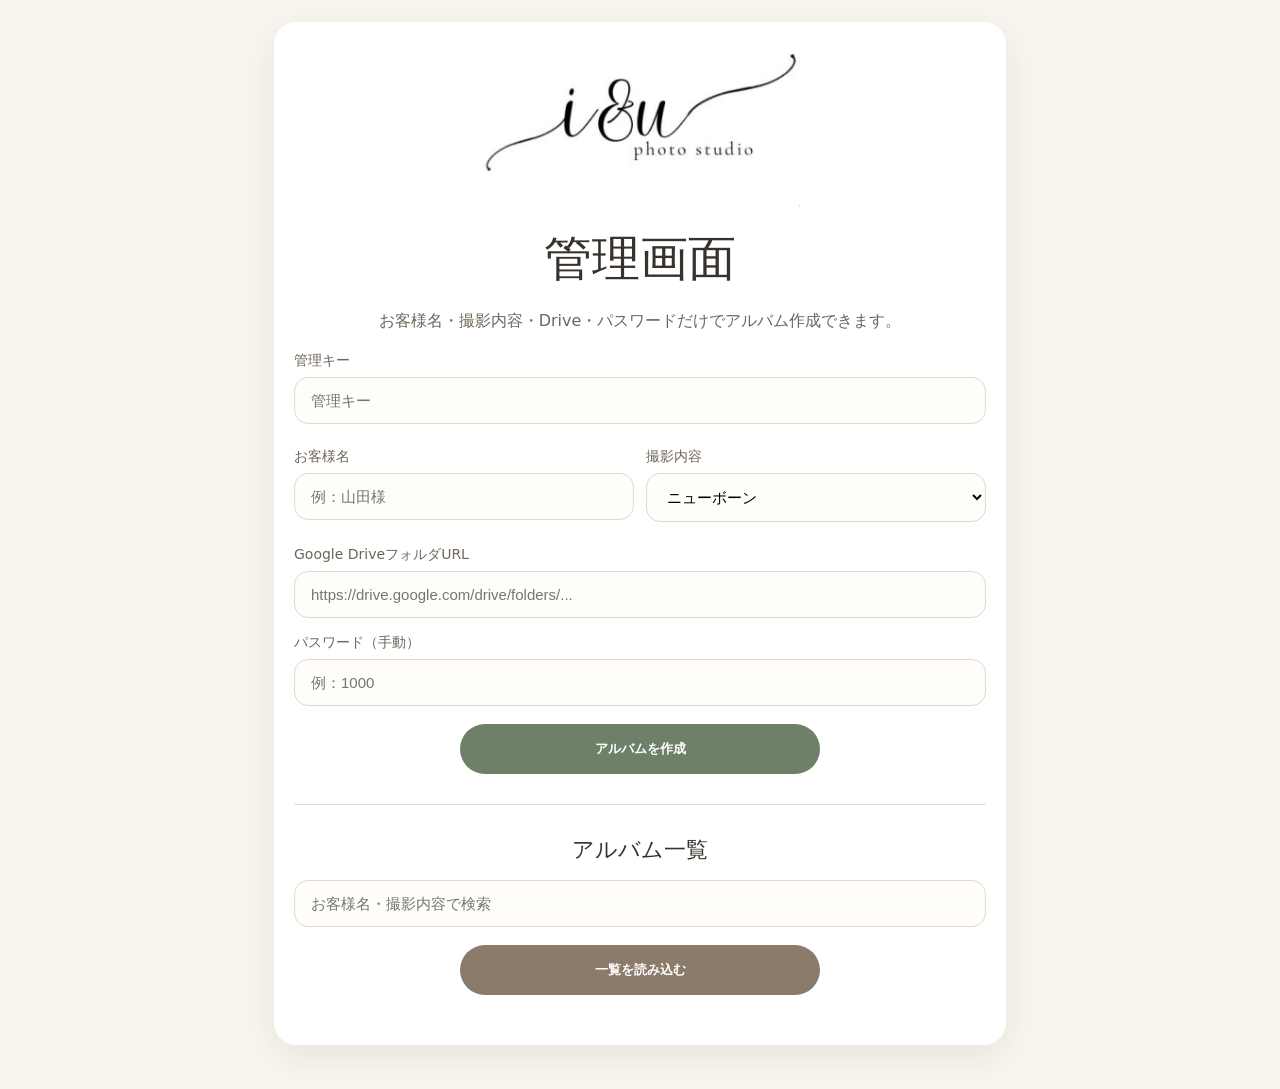
==== admin.html @ 241ec59d "Add files via upload" ====
<!doctype html>
<html lang="ja">
<head>
  <meta charset="utf-8">
  <meta name="viewport" content="width=device-width,initial-scale=1">
  <title>i&u album admin</title>
  <link rel="stylesheet" href="style.css">
</head>
<body>
  <main class="admin-main">
    <section class="download-card admin-card">
      <img class="logo admin-logo" src="logo.jpeg" alt="i&u photo studio">
      <h1>管理画面</h1>
      <p class="admin-lead">お客様名・撮影内容・Drive・パスワードだけでアルバム作成できます。</p>

      <label>管理キー
        <input id="keyInput" type="password" placeholder="管理キー">
      </label>

      <div class="admin-grid">
        <label>お客様名
          <input id="customerInput" type="text" placeholder="例：山田様">
        </label>

        <label>撮影内容
          <select id="typeInput">
            <optgroup label="ベビー">
              <option value="ニューボーン">ニューボーン</option>
              <option value="100日">100日</option>
              <option value="お宮参り">お宮参り</option>
              <option value="ハーフバースデー">ハーフバースデー</option>
              <option value="ころりんフォト">ころりんフォト</option>
              <option value="1000日">1000日</option>
              <option value="Birthday">Birthday</option>
              <option value="ミルクバス">ミルクバス</option>
              <option value="BOXフォト">BOXフォト</option>
            </optgroup>
            <optgroup label="アニバーサリー">
              <option value="アニバーサリー">アニバーサリー</option>
              <option value="家族写真">家族写真</option>
              <option value="七五三">七五三</option>
              <option value="マタニティ">マタニティ</option>
            </optgroup>
            <optgroup label="季節・イベント">
              <option value="撮影会">撮影会</option>
              <option value="ひなまつり">ひなまつり</option>
              <option value="こどもの日">こどもの日</option>
              <option value="クリスマス">クリスマス</option>
            </optgroup>
            <optgroup label="その他">
              <option value="その他">その他</option>
            </optgroup>
          </select>
        </label>
      </div>

      <label>Google DriveフォルダURL
        <input id="folderInput" type="text" placeholder="https://drive.google.com/drive/folders/...">
      </label>

      <label>パスワード（手動）
        <input id="passwordInputAdmin" type="text" placeholder="例：1000">
      </label>

      <button id="saveAlbumBtn" class="button" type="button">アルバムを作成</button>
      <p id="adminMessage" class="admin-message"></p>

      <div id="resultBox" class="result-box" style="display:none;">
        <p>お客様に送るURL</p>
        <input id="albumUrlOutput" type="text" readonly>
        <img id="qrImage" class="qr-image" alt="QRコード" style="display:none;">
        <button id="copyTextBtn" class="button preview-button" type="button">LINE送信用文をコピー</button>
        <a id="previewLink" class="button" href="#" target="_blank">アルバムを確認</a>
      </div>

      <hr class="admin-divider">

      <h2 class="admin-subtitle">アルバム一覧</h2>
      <input id="searchInput" type="text" placeholder="お客様名・撮影内容で検索">
      <button id="loadListBtn" class="button preview-button" type="button">一覧を読み込む</button>
      <div id="dashboard" class="dashboard"></div>
      <div id="albumList" class="album-list"></div>
    </section>
  </main>

  <dialog id="editDialog" class="edit-dialog">
    <form method="dialog">
      <h2>アルバム編集</h2>
      <input id="editSlug" type="hidden">
      <label>お客様名
        <input id="editCustomer" type="text">
      </label>
      <label>撮影内容
        <select id="editType">
            <optgroup label="ベビー">
              <option value="ニューボーン">ニューボーン</option>
              <option value="100日">100日</option>
              <option value="お宮参り">お宮参り</option>
              <option value="ハーフバースデー">ハーフバースデー</option>
              <option value="ころりんフォト">ころりんフォト</option>
              <option value="1000日">1000日</option>
              <option value="Birthday">Birthday</option>
              <option value="ミルクバス">ミルクバス</option>
              <option value="BOXフォト">BOXフォト</option>
            </optgroup>
            <optgroup label="アニバーサリー">
              <option value="アニバーサリー">アニバーサリー</option>
              <option value="家族写真">家族写真</option>
              <option value="七五三">七五三</option>
              <option value="マタニティ">マタニティ</option>
            </optgroup>
            <optgroup label="季節・イベント">
              <option value="撮影会">撮影会</option>
              <option value="ひなまつり">ひなまつり</option>
              <option value="こどもの日">こどもの日</option>
              <option value="クリスマス">クリスマス</option>
            </optgroup>
            <optgroup label="その他">
              <option value="その他">その他</option>
            </optgroup>
          </select>
      </label>
      <label>Google DriveフォルダURL または ID
        <input id="editFolder" type="text">
      </label>
      <label>パスワード
        <input id="editPassword" type="text">
      </label>
      <label>ダウンロード期限
        <input id="editLimit" type="text">
      </label>
      <button id="updateAlbumBtn" class="button" type="button">保存する</button>
      <button class="button preview-button" value="cancel">閉じる</button>
    </form>
  </dialog>

  <script>
    const ALBUM_API_URL = "https://script.google.com/macros/s/AKfycbwbjY4ejFse-sBn8VedqFbaeRR8asowFg7CyW9uuA4ZKErrC4QqlejNxci-BWH6I0za7g/exec";
  </script>
  <script src="admin.js"></script>
</body>
</html>
---- style.css ----
*{box-sizing:border-box}
body{margin:0;background:#f8f4ee;color:#38322c;font-family:"Hiragino Sans","Yu Gothic",system-ui,sans-serif}
main{width:min(920px,100%);margin:0 auto;padding:22px 14px 44px}
.hero{text-align:center;padding:42px 18px 34px;border-radius:30px;background:linear-gradient(135deg,#fffdf9,#edf3e9)}
.logo{width:min(380px,84%);height:auto;margin-bottom:16px;mix-blend-mode:multiply}
.sub{letter-spacing:.18em;color:#8a7b6a;font-size:12px;margin:0 0 10px}
h1{margin:0;font-family:Georgia,serif;font-size:clamp(28px,7vw,48px);font-weight:400}
.lead{margin:16px auto 0;line-height:1.9;color:#6f655a}
.info-card{display:grid;grid-template-columns:1fr 1fr;gap:12px;margin:18px 0}
.info-card div,.download-card{background:#fff;border-radius:22px;padding:20px;box-shadow:0 12px 34px rgba(63,50,35,.08)}
.info-card span{display:block;color:#8a7b6a;font-size:12px;margin-bottom:6px}
.info-card strong{font-size:18px}
.download-card{text-align:center}
.download-card h2{margin:0 0 8px;font-size:22px}
.download-card p{color:#6f655a;line-height:1.8}
.button{display:block;width:min(360px,100%);margin:18px auto 8px;padding:16px 20px;border-radius:999px;background:#6f8068;color:#fff;text-decoration:none;font-weight:700;border:0;cursor:pointer;text-align:center}
.preview-button{background:#8a7b6a}.gallery-title{text-align:center;font-family:Georgia,serif;font-weight:400;margin:28px 0 8px}
.gallery-note{text-align:center;color:#8a7b6a;font-size:13px;margin:0 0 18px}
.gallery{display:grid;grid-template-columns:repeat(3,1fr);gap:14px;margin:20px 0}
.photo-card{background:#fff;border-radius:18px;overflow:hidden;box-shadow:0 10px 28px rgba(63,50,35,.08)}
.photo-button{border:0;padding:0;background:none;width:100%;cursor:zoom-in;display:block}
.photo-card img{width:100%;aspect-ratio:1/1.25;object-fit:cover;display:block}
.photo-actions{display:grid;grid-template-columns:1fr;gap:7px;padding:10px}
.photo-actions a,.lightbox-actions a{text-align:center;text-decoration:none;border-radius:999px;padding:9px 8px;font-size:12px;font-weight:700}
.original{background:#6f8068;color:#fff}.mobile{background:#f1eadf;color:#4c443b;border:1px solid #e3d8c9}
.loading{grid-column:1/-1;text-align:center;color:#8a7b6a;background:#fff;border-radius:18px;padding:30px}
.links{display:flex;justify-content:center;gap:10px;flex-wrap:wrap;margin:26px 0}
.links a{color:#38322c;background:#fff;border:1px solid #e5dbcf;text-decoration:none;padding:11px 16px;border-radius:999px}
footer{text-align:center;color:#8a7b6a;font-size:13px}
.lightbox{position:fixed;inset:0;background:rgba(30,25,20,.88);z-index:999;display:none;align-items:center;justify-content:center;flex-direction:column;padding:22px}
.lightbox.is-open{display:flex}.lightbox img{max-width:min(100%,980px);max-height:78vh;object-fit:contain;border-radius:14px;background:#fff}
.close{position:fixed;top:14px;right:18px;border:0;background:#fff;color:#3b342c;width:42px;height:42px;border-radius:999px;font-size:28px;line-height:1;cursor:pointer}
.lightbox-actions{display:flex;gap:10px;flex-wrap:wrap;justify-content:center;margin-top:14px}.lightbox-actions a{min-width:160px;padding:12px 18px}
.password-panel input{width:min(360px,100%);display:block;margin:14px auto 0;padding:14px 16px;border:1px solid #e3d8c9;border-radius:999px;text-align:center;font-size:16px}
.error{color:#a33;text-align:center;font-size:13px}
.expired{background:#fff7f7;border:1px solid #eed0d0;color:#8a3b3b;border-radius:18px;padding:18px;text-align:center;margin:18px 0}
.admin-main{max-width:760px}.admin-card{text-align:left}.admin-logo{display:block;margin:0 auto 20px;width:min(320px,80%)}
.admin-card h1{text-align:center;margin-bottom:12px}.admin-lead{text-align:center}
label{display:block;margin:16px 0 8px;color:#6f655a;font-size:14px}input{width:100%;margin-top:7px;padding:14px 16px;border:1px solid #e3d8c9;border-radius:14px;font-size:15px;background:#fffdf9}
.inline{display:grid;grid-template-columns:1fr 120px;gap:8px}.inline button{margin-top:7px;border:0;border-radius:14px;background:#8a7b6a;color:white;font-weight:700}
.admin-message{text-align:center;font-weight:700}.result-box{margin-top:22px;background:#f8f4ee;border-radius:18px;padding:16px}.result-box p{text-align:center;margin:0 0 8px}.result-box input{text-align:center}
@media(max-width:640px){main{padding:14px 10px 34px}.hero{border-radius:24px;padding:34px 14px 28px}.info-card{grid-template-columns:1fr}.gallery{grid-template-columns:repeat(2,1fr);gap:10px}.photo-actions a{font-size:11px;padding:8px 6px}.lightbox{padding:12px}.lightbox img{max-height:72vh}.close{top:10px;right:10px}.inline{grid-template-columns:1fr}}

.qr-image{display:block;margin:16px auto 8px;width:180px;height:180px;border-radius:14px;background:#fff;padding:10px;box-shadow:0 8px 22px rgba(63,50,35,.08)}


.admin-divider{border:0;border-top:1px solid #e6ddd1;margin:30px 0}
.admin-subtitle{text-align:center;font-family:Georgia,serif;font-weight:400;margin:10px 0 16px}
.album-list{display:grid;gap:12px;margin-top:16px}
.album-item{background:#f8f4ee;border:1px solid #e6ddd1;border-radius:18px;padding:14px}
.album-item h3{margin:0 0 6px;font-size:18px}
.album-meta{font-size:13px;color:#7b7065;line-height:1.8;margin:0 0 10px}
.album-actions{display:flex;gap:8px;flex-wrap:wrap}
.album-actions a,.album-actions button{border:0;border-radius:999px;padding:9px 12px;background:#fff;color:#3b342c;text-decoration:none;font-size:12px;cursor:pointer}
.album-actions .line{background:#6f8068;color:#fff}

.sub-button{background:#8a7b6a;margin-top:10px}
.favorite-filter{display:block;margin:0 auto 18px;border:1px solid #e3d8c9;background:#fff;color:#4c443b;border-radius:999px;padding:11px 18px;font-weight:700}
.photo-card{position:relative;animation:fadeUp .55s ease both}
.favorite-btn{position:absolute;top:10px;right:10px;z-index:2;width:38px;height:38px;border:0;border-radius:999px;background:rgba(255,255,255,.88);box-shadow:0 8px 20px rgba(63,50,35,.16);font-size:20px;line-height:1;cursor:pointer;color:#8a7b6a}
.favorite-btn.is-active{background:#fff1f1;color:#d36b75}
@keyframes fadeUp{from{opacity:0;transform:translateY(14px)}to{opacity:1;transform:translateY(0)}}


select{width:100%;margin-top:7px;padding:14px 16px;border:1px solid #e3d8c9;border-radius:14px;font-size:15px;background:#fffdf9}
.admin-grid{display:grid;grid-template-columns:1fr 1fr;gap:12px}
.dashboard{display:grid;grid-template-columns:repeat(3,1fr);gap:10px;margin:14px 0}
.dashboard div{background:#f8f4ee;border:1px solid #e6ddd1;border-radius:16px;text-align:center;padding:12px;color:#7b7065}
.dashboard strong{font-size:24px;color:#3b342c}
.edit-dialog{border:0;border-radius:24px;padding:22px;width:min(560px,92vw);box-shadow:0 20px 70px rgba(0,0,0,.22);background:#fff}
.edit-dialog::backdrop{background:rgba(40,32,24,.45)}
@media(max-width:640px){.admin-grid{grid-template-columns:1fr}.dashboard{grid-template-columns:1fr 1fr 1fr}}

.lightbox-nav{position:absolute;top:50%;transform:translateY(-50%);z-index:5;width:46px;height:46px;border:0;border-radius:999px;background:rgba(255,255,255,.86);box-shadow:0 8px 24px rgba(0,0,0,.22);font-size:34px;line-height:1;color:#51483f;cursor:pointer}
.lightbox-prev{left:18px}
.lightbox-next{right:18px}
.lightbox-counter{position:absolute;left:50%;bottom:18px;transform:translateX(-50%);z-index:5;background:rgba(255,255,255,.86);border-radius:999px;padding:8px 14px;color:#51483f;font-size:13px}
#lightboxImage{transition:opacity .18s ease}
@media(max-width:640px){.lightbox-nav{width:40px;height:40px;font-size:30px}.lightbox-prev{left:10px}.lightbox-next{right:10px}.lightbox-counter{bottom:12px}}

/* v6.3 slide plus */
.lightbox-nav{
  position:absolute;
  top:50%;
  transform:translateY(-50%);
  z-index:8;
  width:54px;
  height:54px;
  border:0;
  border-radius:999px;
  background:rgba(255,255,255,.88);
  box-shadow:0 10px 28px rgba(0,0,0,.25);
  font-size:24px;
  line-height:1;
  color:#51483f;
  cursor:pointer;
  display:flex;
  align-items:center;
  justify-content:center;
  backdrop-filter:blur(8px);
}
.lightbox-prev{left:22px}
.lightbox-next{right:22px}
.lightbox-counter{
  position:absolute;
  left:50%;
  bottom:20px;
  transform:translateX(-50%);
  z-index:8;
  background:rgba(255,255,255,.88);
  border-radius:999px;
  padding:8px 14px;
  color:#51483f;
  font-size:13px;
  box-shadow:0 8px 24px rgba(0,0,0,.18);
}
#lightboxImage{
  transition:opacity .22s ease, transform .24s ease;
  touch-action:pan-y;
  cursor:zoom-in;
}
#lightboxImage.is-changing{opacity:0;transform:translateX(10px) scale(.985)}
@media(max-width:640px){
  .lightbox-nav{width:44px;height:44px;font-size:20px}
  .lightbox-prev{left:10px}
  .lightbox-next{right:10px}
  .lightbox-counter{bottom:12px}
}

/* v6.4 slide fix: force large visible nav buttons */
#lightbox .lightbox-nav{
  position:fixed !important;
  top:50% !important;
  transform:translateY(-50%) !important;
  z-index:9999 !important;
  width:64px !important;
  height:64px !important;
  border:0 !important;
  border-radius:999px !important;
  background:rgba(255,255,255,.92) !important;
  box-shadow:0 12px 34px rgba(0,0,0,.30) !important;
  font-size:28px !important;
  color:#51483f !important;
  display:flex !important;
  align-items:center !important;
  justify-content:center !important;
  cursor:pointer !important;
  backdrop-filter:blur(10px);
}
#lightbox .lightbox-prev{left:22px !important}
#lightbox .lightbox-next{right:22px !important}
#lightbox .lightbox-counter{
  position:fixed !important;
  left:50% !important;
  bottom:22px !important;
  transform:translateX(-50%) !important;
  z-index:9999 !important;
  background:rgba(255,255,255,.92) !important;
  border-radius:999px !important;
  padding:8px 16px !important;
  color:#51483f !important;
  font-size:13px !important;
  box-shadow:0 8px 24px rgba(0,0,0,.18) !important;
}
#lightboxImage{
  transition:opacity .24s ease, transform .24s ease !important;
  touch-action:pan-y !important;
  cursor:zoom-in !important;
}
#lightboxImage.is-changing{
  opacity:0 !important;
  transform:translateX(18px) scale(.985) !important;
}
@media(max-width:640px){
  #lightbox .lightbox-nav{
    width:50px !important;
    height:50px !important;
    font-size:22px !important;
  }
  #lightbox .lightbox-prev{left:10px !important}
  #lightbox .lightbox-next{right:10px !important}
  #lightbox .lightbox-counter{bottom:14px !important}
}

/* v6.5: 写真切り替えアニメーションなし */
#lightboxImage{
  transition:transform .16s ease !important;
}
#lightboxImage.is-changing{
  opacity:1 !important;
  transform:none !important;
}
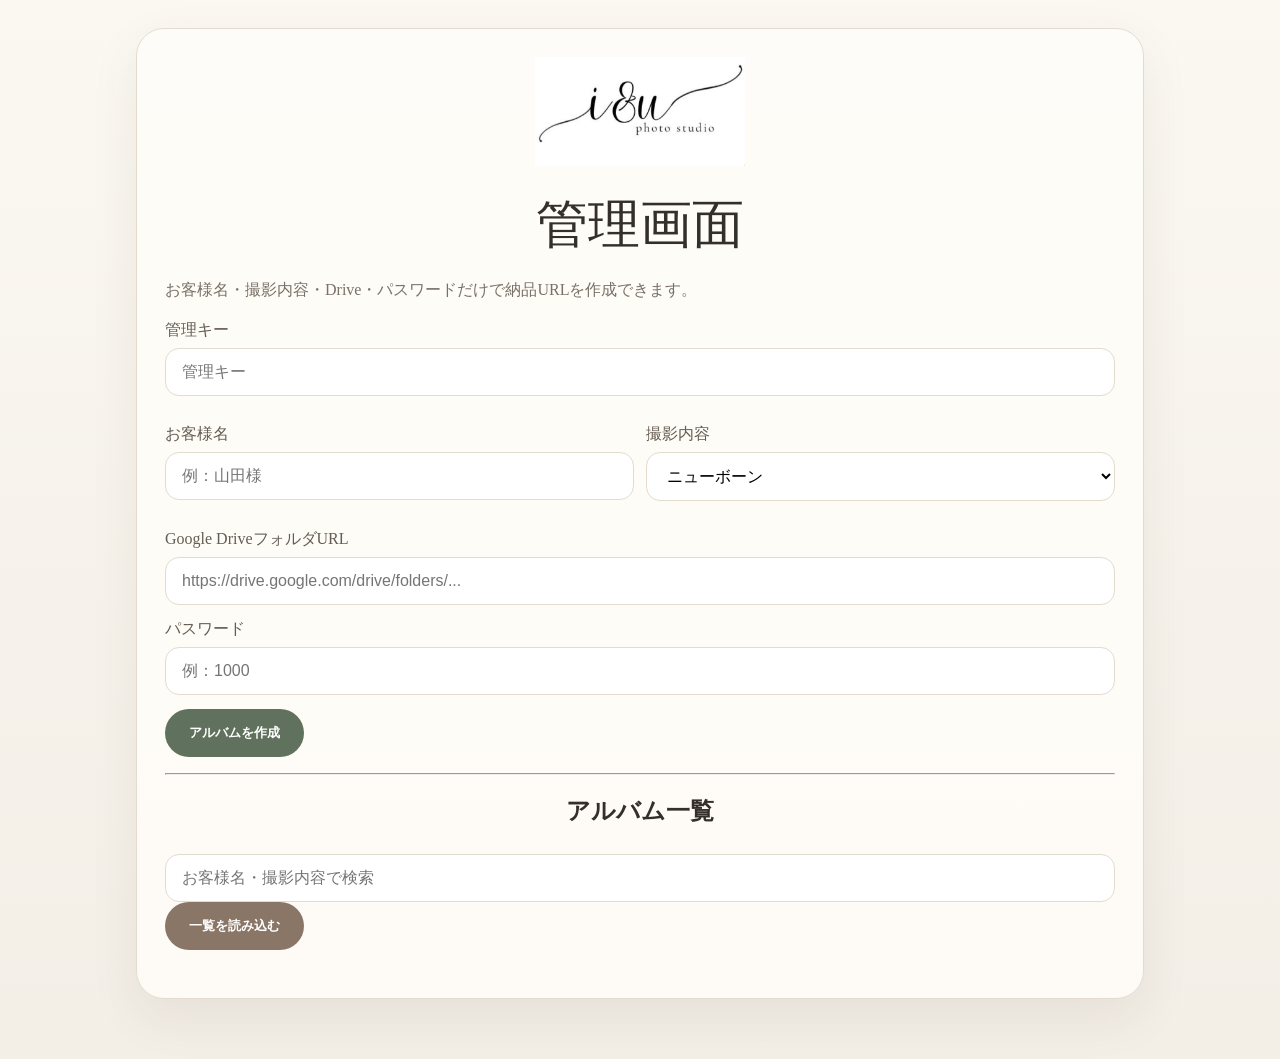
==== commit 5e793c0f: "Add files via upload" ====
--- a/admin.html
+++ b/admin.html
@@ -1,142 +1 @@
-<!doctype html>
-<html lang="ja">
-<head>
-  <meta charset="utf-8">
-  <meta name="viewport" content="width=device-width,initial-scale=1">
-  <title>i&u album admin</title>
-  <link rel="stylesheet" href="style.css">
-</head>
-<body>
-  <main class="admin-main">
-    <section class="download-card admin-card">
-      <img class="logo admin-logo" src="logo.jpeg" alt="i&u photo studio">
-      <h1>管理画面</h1>
-      <p class="admin-lead">お客様名・撮影内容・Drive・パスワードだけでアルバム作成できます。</p>
-
-      <label>管理キー
-        <input id="keyInput" type="password" placeholder="管理キー">
-      </label>
-
-      <div class="admin-grid">
-        <label>お客様名
-          <input id="customerInput" type="text" placeholder="例：山田様">
-        </label>
-
-        <label>撮影内容
-          <select id="typeInput">
-            <optgroup label="ベビー">
-              <option value="ニューボーン">ニューボーン</option>
-              <option value="100日">100日</option>
-              <option value="お宮参り">お宮参り</option>
-              <option value="ハーフバースデー">ハーフバースデー</option>
-              <option value="ころりんフォト">ころりんフォト</option>
-              <option value="1000日">1000日</option>
-              <option value="Birthday">Birthday</option>
-              <option value="ミルクバス">ミルクバス</option>
-              <option value="BOXフォト">BOXフォト</option>
-            </optgroup>
-            <optgroup label="アニバーサリー">
-              <option value="アニバーサリー">アニバーサリー</option>
-              <option value="家族写真">家族写真</option>
-              <option value="七五三">七五三</option>
-              <option value="マタニティ">マタニティ</option>
-            </optgroup>
-            <optgroup label="季節・イベント">
-              <option value="撮影会">撮影会</option>
-              <option value="ひなまつり">ひなまつり</option>
-              <option value="こどもの日">こどもの日</option>
-              <option value="クリスマス">クリスマス</option>
-            </optgroup>
-            <optgroup label="その他">
-              <option value="その他">その他</option>
-            </optgroup>
-          </select>
-        </label>
-      </div>
-
-      <label>Google DriveフォルダURL
-        <input id="folderInput" type="text" placeholder="https://drive.google.com/drive/folders/...">
-      </label>
-
-      <label>パスワード（手動）
-        <input id="passwordInputAdmin" type="text" placeholder="例：1000">
-      </label>
-
-      <button id="saveAlbumBtn" class="button" type="button">アルバムを作成</button>
-      <p id="adminMessage" class="admin-message"></p>
-
-      <div id="resultBox" class="result-box" style="display:none;">
-        <p>お客様に送るURL</p>
-        <input id="albumUrlOutput" type="text" readonly>
-        <img id="qrImage" class="qr-image" alt="QRコード" style="display:none;">
-        <button id="copyTextBtn" class="button preview-button" type="button">LINE送信用文をコピー</button>
-        <a id="previewLink" class="button" href="#" target="_blank">アルバムを確認</a>
-      </div>
-
-      <hr class="admin-divider">
-
-      <h2 class="admin-subtitle">アルバム一覧</h2>
-      <input id="searchInput" type="text" placeholder="お客様名・撮影内容で検索">
-      <button id="loadListBtn" class="button preview-button" type="button">一覧を読み込む</button>
-      <div id="dashboard" class="dashboard"></div>
-      <div id="albumList" class="album-list"></div>
-    </section>
-  </main>
-
-  <dialog id="editDialog" class="edit-dialog">
-    <form method="dialog">
-      <h2>アルバム編集</h2>
-      <input id="editSlug" type="hidden">
-      <label>お客様名
-        <input id="editCustomer" type="text">
-      </label>
-      <label>撮影内容
-        <select id="editType">
-            <optgroup label="ベビー">
-              <option value="ニューボーン">ニューボーン</option>
-              <option value="100日">100日</option>
-              <option value="お宮参り">お宮参り</option>
-              <option value="ハーフバースデー">ハーフバースデー</option>
-              <option value="ころりんフォト">ころりんフォト</option>
-              <option value="1000日">1000日</option>
-              <option value="Birthday">Birthday</option>
-              <option value="ミルクバス">ミルクバス</option>
-              <option value="BOXフォト">BOXフォト</option>
-            </optgroup>
-            <optgroup label="アニバーサリー">
-              <option value="アニバーサリー">アニバーサリー</option>
-              <option value="家族写真">家族写真</option>
-              <option value="七五三">七五三</option>
-              <option value="マタニティ">マタニティ</option>
-            </optgroup>
-            <optgroup label="季節・イベント">
-              <option value="撮影会">撮影会</option>
-              <option value="ひなまつり">ひなまつり</option>
-              <option value="こどもの日">こどもの日</option>
-              <option value="クリスマス">クリスマス</option>
-            </optgroup>
-            <optgroup label="その他">
-              <option value="その他">その他</option>
-            </optgroup>
-          </select>
-      </label>
-      <label>Google DriveフォルダURL または ID
-        <input id="editFolder" type="text">
-      </label>
-      <label>パスワード
-        <input id="editPassword" type="text">
-      </label>
-      <label>ダウンロード期限
-        <input id="editLimit" type="text">
-      </label>
-      <button id="updateAlbumBtn" class="button" type="button">保存する</button>
-      <button class="button preview-button" value="cancel">閉じる</button>
-    </form>
-  </dialog>
-
-  <script>
-    const ALBUM_API_URL = "https://script.google.com/macros/s/AKfycbwbjY4ejFse-sBn8VedqFbaeRR8asowFg7CyW9uuA4ZKErrC4QqlejNxci-BWH6I0za7g/exec";
-  </script>
-  <script src="admin.js"></script>
-</body>
-</html>
+<!doctype html><html lang="ja"><head><meta charset="utf-8"><meta name="viewport" content="width=device-width,initial-scale=1"><title>i&u admin</title><link rel="stylesheet" href="style.css"></head><body><main class="admin-main"><section class="admin-card"><img class="logo admin-logo" src="logo.jpeg" onerror="this.style.display='none'"><h1>管理画面</h1><p class="admin-lead">お客様名・撮影内容・Drive・パスワードだけで納品URLを作成できます。</p><label>管理キー<input id="keyInput" type="password" placeholder="管理キー"></label><div class="admin-grid"><label>お客様名<input id="customerInput" placeholder="例：山田様"></label><label>撮影内容<select id="typeInput"><optgroup label="ベビー"><option>ニューボーン</option><option>100日</option><option>お宮参り</option><option>ハーフバースデー</option><option>ころりんフォト</option><option>1000日</option><option>Birthday</option><option>ミルクバス</option><option>BOXフォト</option></optgroup><optgroup label="アニバーサリー"><option>アニバーサリー</option><option>家族写真</option><option>七五三</option><option>マタニティ</option></optgroup><optgroup label="季節・イベント"><option>撮影会</option><option>ひなまつり</option><option>こどもの日</option><option>クリスマス</option></optgroup><optgroup label="その他"><option>その他</option></optgroup></select></label></div><label>Google DriveフォルダURL<input id="folderInput" placeholder="https://drive.google.com/drive/folders/..."></label><label>パスワード<input id="passwordInputAdmin" placeholder="例：1000"></label><button id="saveAlbumBtn" class="button">アルバムを作成</button><p id="adminMessage" class="admin-message"></p><div id="resultBox" class="result-box" style="display:none"><p>お客様に送るURL</p><input id="albumUrlOutput" readonly><img id="qrImage" class="qr-image" style="display:none"><div class="toolbar"><button id="copyUrlBtn" class="button secondary">URLコピー</button><button id="copyTextBtn" class="button secondary">LINE文コピー</button><a id="previewLink" class="button" href="#" target="_blank">アルバム確認</a></div></div><hr><h2>アルバム一覧</h2><input id="searchInput" placeholder="お客様名・撮影内容で検索"><button id="loadListBtn" class="button secondary">一覧を読み込む</button><div id="dashboard" class="dashboard"></div><div id="albumList"></div></section></main><dialog id="editDialog" class="edit-dialog"><form method="dialog"><h2>アルバム編集</h2><input id="editSlug" type="hidden"><label>お客様名<input id="editCustomer"></label><label>撮影内容<input id="editType"></label><label>Google DriveフォルダURL またはID<input id="editFolder"></label><label>パスワード<input id="editPassword"></label><label>ダウンロード期限<input id="editLimit"></label><button id="updateAlbumBtn" class="button" type="button">保存する</button><button class="button secondary" value="cancel">閉じる</button></form></dialog><script>const ALBUM_API_URL="PASTE_APPS_SCRIPT_WEB_APP_URL_HERE";</script><script src="admin.js"></script></body></html>
--- a/style.css
+++ b/style.css
@@ -1,192 +1 @@
-*{box-sizing:border-box}
-body{margin:0;background:#f8f4ee;color:#38322c;font-family:"Hiragino Sans","Yu Gothic",system-ui,sans-serif}
-main{width:min(920px,100%);margin:0 auto;padding:22px 14px 44px}
-.hero{text-align:center;padding:42px 18px 34px;border-radius:30px;background:linear-gradient(135deg,#fffdf9,#edf3e9)}
-.logo{width:min(380px,84%);height:auto;margin-bottom:16px;mix-blend-mode:multiply}
-.sub{letter-spacing:.18em;color:#8a7b6a;font-size:12px;margin:0 0 10px}
-h1{margin:0;font-family:Georgia,serif;font-size:clamp(28px,7vw,48px);font-weight:400}
-.lead{margin:16px auto 0;line-height:1.9;color:#6f655a}
-.info-card{display:grid;grid-template-columns:1fr 1fr;gap:12px;margin:18px 0}
-.info-card div,.download-card{background:#fff;border-radius:22px;padding:20px;box-shadow:0 12px 34px rgba(63,50,35,.08)}
-.info-card span{display:block;color:#8a7b6a;font-size:12px;margin-bottom:6px}
-.info-card strong{font-size:18px}
-.download-card{text-align:center}
-.download-card h2{margin:0 0 8px;font-size:22px}
-.download-card p{color:#6f655a;line-height:1.8}
-.button{display:block;width:min(360px,100%);margin:18px auto 8px;padding:16px 20px;border-radius:999px;background:#6f8068;color:#fff;text-decoration:none;font-weight:700;border:0;cursor:pointer;text-align:center}
-.preview-button{background:#8a7b6a}.gallery-title{text-align:center;font-family:Georgia,serif;font-weight:400;margin:28px 0 8px}
-.gallery-note{text-align:center;color:#8a7b6a;font-size:13px;margin:0 0 18px}
-.gallery{display:grid;grid-template-columns:repeat(3,1fr);gap:14px;margin:20px 0}
-.photo-card{background:#fff;border-radius:18px;overflow:hidden;box-shadow:0 10px 28px rgba(63,50,35,.08)}
-.photo-button{border:0;padding:0;background:none;width:100%;cursor:zoom-in;display:block}
-.photo-card img{width:100%;aspect-ratio:1/1.25;object-fit:cover;display:block}
-.photo-actions{display:grid;grid-template-columns:1fr;gap:7px;padding:10px}
-.photo-actions a,.lightbox-actions a{text-align:center;text-decoration:none;border-radius:999px;padding:9px 8px;font-size:12px;font-weight:700}
-.original{background:#6f8068;color:#fff}.mobile{background:#f1eadf;color:#4c443b;border:1px solid #e3d8c9}
-.loading{grid-column:1/-1;text-align:center;color:#8a7b6a;background:#fff;border-radius:18px;padding:30px}
-.links{display:flex;justify-content:center;gap:10px;flex-wrap:wrap;margin:26px 0}
-.links a{color:#38322c;background:#fff;border:1px solid #e5dbcf;text-decoration:none;padding:11px 16px;border-radius:999px}
-footer{text-align:center;color:#8a7b6a;font-size:13px}
-.lightbox{position:fixed;inset:0;background:rgba(30,25,20,.88);z-index:999;display:none;align-items:center;justify-content:center;flex-direction:column;padding:22px}
-.lightbox.is-open{display:flex}.lightbox img{max-width:min(100%,980px);max-height:78vh;object-fit:contain;border-radius:14px;background:#fff}
-.close{position:fixed;top:14px;right:18px;border:0;background:#fff;color:#3b342c;width:42px;height:42px;border-radius:999px;font-size:28px;line-height:1;cursor:pointer}
-.lightbox-actions{display:flex;gap:10px;flex-wrap:wrap;justify-content:center;margin-top:14px}.lightbox-actions a{min-width:160px;padding:12px 18px}
-.password-panel input{width:min(360px,100%);display:block;margin:14px auto 0;padding:14px 16px;border:1px solid #e3d8c9;border-radius:999px;text-align:center;font-size:16px}
-.error{color:#a33;text-align:center;font-size:13px}
-.expired{background:#fff7f7;border:1px solid #eed0d0;color:#8a3b3b;border-radius:18px;padding:18px;text-align:center;margin:18px 0}
-.admin-main{max-width:760px}.admin-card{text-align:left}.admin-logo{display:block;margin:0 auto 20px;width:min(320px,80%)}
-.admin-card h1{text-align:center;margin-bottom:12px}.admin-lead{text-align:center}
-label{display:block;margin:16px 0 8px;color:#6f655a;font-size:14px}input{width:100%;margin-top:7px;padding:14px 16px;border:1px solid #e3d8c9;border-radius:14px;font-size:15px;background:#fffdf9}
-.inline{display:grid;grid-template-columns:1fr 120px;gap:8px}.inline button{margin-top:7px;border:0;border-radius:14px;background:#8a7b6a;color:white;font-weight:700}
-.admin-message{text-align:center;font-weight:700}.result-box{margin-top:22px;background:#f8f4ee;border-radius:18px;padding:16px}.result-box p{text-align:center;margin:0 0 8px}.result-box input{text-align:center}
-@media(max-width:640px){main{padding:14px 10px 34px}.hero{border-radius:24px;padding:34px 14px 28px}.info-card{grid-template-columns:1fr}.gallery{grid-template-columns:repeat(2,1fr);gap:10px}.photo-actions a{font-size:11px;padding:8px 6px}.lightbox{padding:12px}.lightbox img{max-height:72vh}.close{top:10px;right:10px}.inline{grid-template-columns:1fr}}
-
-.qr-image{display:block;margin:16px auto 8px;width:180px;height:180px;border-radius:14px;background:#fff;padding:10px;box-shadow:0 8px 22px rgba(63,50,35,.08)}
-
-
-.admin-divider{border:0;border-top:1px solid #e6ddd1;margin:30px 0}
-.admin-subtitle{text-align:center;font-family:Georgia,serif;font-weight:400;margin:10px 0 16px}
-.album-list{display:grid;gap:12px;margin-top:16px}
-.album-item{background:#f8f4ee;border:1px solid #e6ddd1;border-radius:18px;padding:14px}
-.album-item h3{margin:0 0 6px;font-size:18px}
-.album-meta{font-size:13px;color:#7b7065;line-height:1.8;margin:0 0 10px}
-.album-actions{display:flex;gap:8px;flex-wrap:wrap}
-.album-actions a,.album-actions button{border:0;border-radius:999px;padding:9px 12px;background:#fff;color:#3b342c;text-decoration:none;font-size:12px;cursor:pointer}
-.album-actions .line{background:#6f8068;color:#fff}
-
-.sub-button{background:#8a7b6a;margin-top:10px}
-.favorite-filter{display:block;margin:0 auto 18px;border:1px solid #e3d8c9;background:#fff;color:#4c443b;border-radius:999px;padding:11px 18px;font-weight:700}
-.photo-card{position:relative;animation:fadeUp .55s ease both}
-.favorite-btn{position:absolute;top:10px;right:10px;z-index:2;width:38px;height:38px;border:0;border-radius:999px;background:rgba(255,255,255,.88);box-shadow:0 8px 20px rgba(63,50,35,.16);font-size:20px;line-height:1;cursor:pointer;color:#8a7b6a}
-.favorite-btn.is-active{background:#fff1f1;color:#d36b75}
-@keyframes fadeUp{from{opacity:0;transform:translateY(14px)}to{opacity:1;transform:translateY(0)}}
-
-
-select{width:100%;margin-top:7px;padding:14px 16px;border:1px solid #e3d8c9;border-radius:14px;font-size:15px;background:#fffdf9}
-.admin-grid{display:grid;grid-template-columns:1fr 1fr;gap:12px}
-.dashboard{display:grid;grid-template-columns:repeat(3,1fr);gap:10px;margin:14px 0}
-.dashboard div{background:#f8f4ee;border:1px solid #e6ddd1;border-radius:16px;text-align:center;padding:12px;color:#7b7065}
-.dashboard strong{font-size:24px;color:#3b342c}
-.edit-dialog{border:0;border-radius:24px;padding:22px;width:min(560px,92vw);box-shadow:0 20px 70px rgba(0,0,0,.22);background:#fff}
-.edit-dialog::backdrop{background:rgba(40,32,24,.45)}
-@media(max-width:640px){.admin-grid{grid-template-columns:1fr}.dashboard{grid-template-columns:1fr 1fr 1fr}}
-
-.lightbox-nav{position:absolute;top:50%;transform:translateY(-50%);z-index:5;width:46px;height:46px;border:0;border-radius:999px;background:rgba(255,255,255,.86);box-shadow:0 8px 24px rgba(0,0,0,.22);font-size:34px;line-height:1;color:#51483f;cursor:pointer}
-.lightbox-prev{left:18px}
-.lightbox-next{right:18px}
-.lightbox-counter{position:absolute;left:50%;bottom:18px;transform:translateX(-50%);z-index:5;background:rgba(255,255,255,.86);border-radius:999px;padding:8px 14px;color:#51483f;font-size:13px}
-#lightboxImage{transition:opacity .18s ease}
-@media(max-width:640px){.lightbox-nav{width:40px;height:40px;font-size:30px}.lightbox-prev{left:10px}.lightbox-next{right:10px}.lightbox-counter{bottom:12px}}
-
-/* v6.3 slide plus */
-.lightbox-nav{
-  position:absolute;
-  top:50%;
-  transform:translateY(-50%);
-  z-index:8;
-  width:54px;
-  height:54px;
-  border:0;
-  border-radius:999px;
-  background:rgba(255,255,255,.88);
-  box-shadow:0 10px 28px rgba(0,0,0,.25);
-  font-size:24px;
-  line-height:1;
-  color:#51483f;
-  cursor:pointer;
-  display:flex;
-  align-items:center;
-  justify-content:center;
-  backdrop-filter:blur(8px);
-}
-.lightbox-prev{left:22px}
-.lightbox-next{right:22px}
-.lightbox-counter{
-  position:absolute;
-  left:50%;
-  bottom:20px;
-  transform:translateX(-50%);
-  z-index:8;
-  background:rgba(255,255,255,.88);
-  border-radius:999px;
-  padding:8px 14px;
-  color:#51483f;
-  font-size:13px;
-  box-shadow:0 8px 24px rgba(0,0,0,.18);
-}
-#lightboxImage{
-  transition:opacity .22s ease, transform .24s ease;
-  touch-action:pan-y;
-  cursor:zoom-in;
-}
-#lightboxImage.is-changing{opacity:0;transform:translateX(10px) scale(.985)}
-@media(max-width:640px){
-  .lightbox-nav{width:44px;height:44px;font-size:20px}
-  .lightbox-prev{left:10px}
-  .lightbox-next{right:10px}
-  .lightbox-counter{bottom:12px}
-}
-
-/* v6.4 slide fix: force large visible nav buttons */
-#lightbox .lightbox-nav{
-  position:fixed !important;
-  top:50% !important;
-  transform:translateY(-50%) !important;
-  z-index:9999 !important;
-  width:64px !important;
-  height:64px !important;
-  border:0 !important;
-  border-radius:999px !important;
-  background:rgba(255,255,255,.92) !important;
-  box-shadow:0 12px 34px rgba(0,0,0,.30) !important;
-  font-size:28px !important;
-  color:#51483f !important;
-  display:flex !important;
-  align-items:center !important;
-  justify-content:center !important;
-  cursor:pointer !important;
-  backdrop-filter:blur(10px);
-}
-#lightbox .lightbox-prev{left:22px !important}
-#lightbox .lightbox-next{right:22px !important}
-#lightbox .lightbox-counter{
-  position:fixed !important;
-  left:50% !important;
-  bottom:22px !important;
-  transform:translateX(-50%) !important;
-  z-index:9999 !important;
-  background:rgba(255,255,255,.92) !important;
-  border-radius:999px !important;
-  padding:8px 16px !important;
-  color:#51483f !important;
-  font-size:13px !important;
-  box-shadow:0 8px 24px rgba(0,0,0,.18) !important;
-}
-#lightboxImage{
-  transition:opacity .24s ease, transform .24s ease !important;
-  touch-action:pan-y !important;
-  cursor:zoom-in !important;
-}
-#lightboxImage.is-changing{
-  opacity:0 !important;
-  transform:translateX(18px) scale(.985) !important;
-}
-@media(max-width:640px){
-  #lightbox .lightbox-nav{
-    width:50px !important;
-    height:50px !important;
-    font-size:22px !important;
-  }
-  #lightbox .lightbox-prev{left:10px !important}
-  #lightbox .lightbox-next{right:10px !important}
-  #lightbox .lightbox-counter{bottom:14px !important}
-}
-
-/* v6.5: 写真切り替えアニメーションなし */
-#lightboxImage{
-  transition:transform .16s ease !important;
-}
-#lightboxImage.is-changing{
-  opacity:1 !important;
-  transform:none !important;
-}
+:root{--bg:#f8f4ee;--card:#fffdf9;--ink:#342f2a;--muted:#7a7067;--line:#e4dbcf;--green:#60715d;--brown:#8a7666}*{box-sizing:border-box}body{margin:0;background:linear-gradient(180deg,#fbf8f2,#f3eee6);color:var(--ink);font-family:-apple-system,BlinkMacSystemFont,"Hiragino Mincho ProN","Yu Mincho",serif}a{text-decoration:none;color:inherit}.page,.admin-main{max-width:1040px;margin:0 auto;padding:28px 16px 60px}.hero,.password-card,.admin-card{background:rgba(255,253,249,.9);border:1px solid var(--line);border-radius:28px;box-shadow:0 18px 50px rgba(80,60,40,.08);padding:28px;text-align:center}.logo{display:block;max-width:260px;max-height:110px;object-fit:contain;margin:0 auto 24px}.admin-logo{max-width:210px}.eyebrow{letter-spacing:.26em;color:#9a8f84;font-size:12px}h1{font-size:clamp(30px,6vw,52px);font-weight:400;margin:10px 0}.message,.admin-lead,.save-guide{color:var(--muted);line-height:1.8}.album-info,.dashboard{display:grid;grid-template-columns:repeat(3,1fr);gap:10px;margin-top:20px}.album-info div,.dashboard div{background:#f8f4ee;border:1px solid var(--line);border-radius:18px;padding:12px}.album-info span{display:block;color:#94887e;font-size:12px;margin-bottom:5px}.password-card{margin-top:18px}input,select{width:100%;margin-top:7px;padding:14px 16px;border:1px solid var(--line);border-radius:14px;background:#fff;font-size:16px}label{display:block;text-align:left;color:#655c53;margin:14px 0}.button{display:inline-flex;align-items:center;justify-content:center;min-height:48px;padding:13px 24px;border:0;border-radius:999px;background:var(--green);color:white;font-weight:700;cursor:pointer}.button.secondary{background:var(--brown)}.button.line{background:#4f7f5e}.error{color:#b45555}.toolbar{display:flex;gap:10px;flex-wrap:wrap;justify-content:center;margin:16px 0}.gallery{display:grid;grid-template-columns:repeat(auto-fill,minmax(160px,1fr));gap:14px;margin-top:20px}.photo-card{position:relative;background:#fff;border-radius:18px;overflow:hidden;box-shadow:0 8px 24px rgba(50,40,30,.10)}.photo-button{border:0;background:transparent;padding:0;width:100%;display:block;cursor:pointer}.photo-button img{width:100%;aspect-ratio:1/1;object-fit:cover;display:block}.favorite-btn{position:absolute;top:8px;right:8px;z-index:2;width:38px;height:38px;border:0;border-radius:999px;background:rgba(255,255,255,.88);font-size:22px;color:#8e7568}.favorite-btn.is-active{color:#bd6b6b}.photo-actions,.lightbox-actions{display:flex;gap:8px;padding:10px;justify-content:center;flex-wrap:wrap}.photo-actions a,.lightbox-actions a{font-size:13px;border-radius:999px;padding:9px 12px;color:#fff}.original{background:var(--green)}.mobile{background:var(--brown)}.lightbox{display:none;position:fixed;inset:0;background:rgba(20,18,16,.92);z-index:999;align-items:center;justify-content:center;padding:74px 12px 86px}.lightbox.is-open{display:flex}#lightboxImage{max-width:100%;max-height:72vh;object-fit:contain;border-radius:12px;box-shadow:0 18px 60px rgba(0,0,0,.35);transition:transform .16s ease}.close{position:fixed;top:18px;right:18px;width:48px;height:48px;border:0;border-radius:999px;background:#fff;font-size:34px;color:#443b34;z-index:1001}.lightbox-nav{position:fixed;top:50%;transform:translateY(-50%);z-index:1001;width:56px;height:56px;border:0;border-radius:999px;background:rgba(255,255,255,.92);box-shadow:0 12px 34px rgba(0,0,0,.30);font-size:24px;color:#51483f}.lightbox-prev{left:16px}.lightbox-next{right:16px}.lightbox-counter{position:fixed;left:50%;bottom:82px;transform:translateX(-50%);z-index:1001;background:rgba(255,255,255,.92);border-radius:999px;padding:8px 16px;color:#51483f;font-size:13px}.lightbox-actions{position:fixed;left:0;right:0;bottom:20px;z-index:1001}.admin-card{text-align:left}.admin-card h1,.admin-card h2{text-align:center}.admin-grid{display:grid;grid-template-columns:1fr 1fr;gap:12px}.admin-message{text-align:center;color:var(--muted)}.result-box{background:#f8f4ee;border:1px solid var(--line);border-radius:22px;padding:18px;text-align:center;margin-top:16px}.qr-image{width:180px;height:180px;margin:12px auto;display:block;border-radius:12px}.album-item{background:#fff;border:1px solid var(--line);border-radius:18px;padding:16px;margin:12px 0}.album-meta{color:var(--muted);line-height:1.8}.album-actions{display:flex;gap:8px;flex-wrap:wrap}.album-actions a,.album-actions button{border:0;border-radius:999px;padding:9px 12px;background:#f1ebe2;color:#544a41;cursor:pointer}.edit-dialog{border:0;border-radius:24px;padding:22px;width:min(560px,92vw);box-shadow:0 20px 70px rgba(0,0,0,.22);background:#fff}.expired{text-align:center;background:#fff;border-radius:22px;padding:36px;color:var(--muted);line-height:2}@media(max-width:640px){.album-info,.admin-grid{grid-template-columns:1fr}.gallery{grid-template-columns:repeat(2,1fr);gap:10px}.hero,.password-card,.admin-card{padding:22px 16px}.lightbox-nav{width:46px;height:46px;font-size:20px}.lightbox-prev{left:8px}.lightbox-next{right:8px}}
